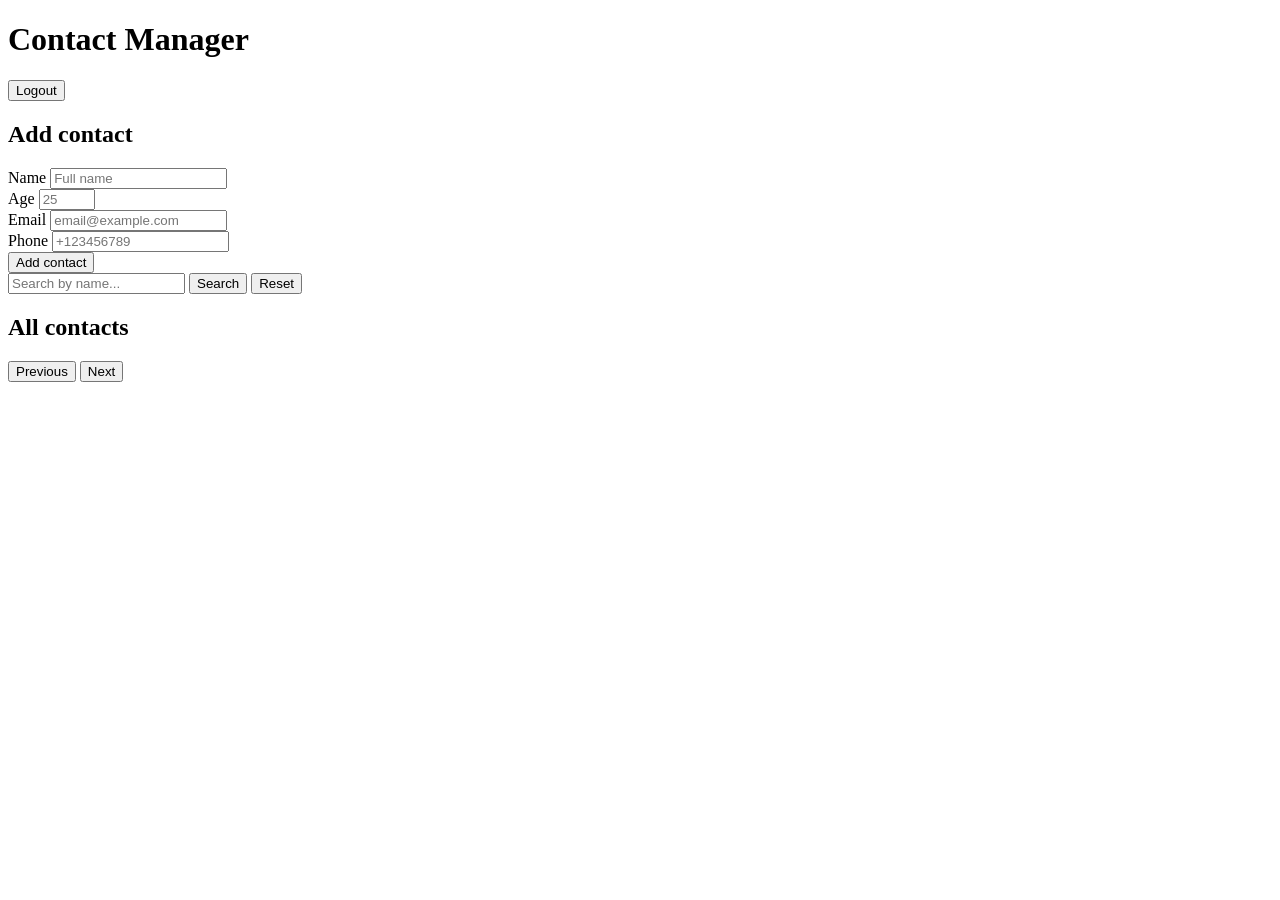
==== pages/contacts.html @ b13932ed "add create contacts.html for managing contact information" ====
<!doctype html>
<html lang="en">
<head>
  <meta charset="UTF-8" />
  <meta name="viewport" content="width=device-width, initial-scale=1.0" />
  <title>Contact Manager</title>
  <link rel="stylesheet" href="../css/main.css" />
</head>
<body>
  <div class="container">

    <header>
      <h1>Contact Manager</h1>
      <button type="button" id="logout-btn">Logout</button>
    </header>

    <!-- Add / Edit contact -->
    <section class="form-section">
      <h2 id="form-title">Add contact</h2>
      <form id="contact-form">
        <input type="hidden" id="contact-id" />

        <div class="form-group">
          <label for="name">Name</label>
          <input
            type="text"
            id="name"
            name="name"
            placeholder="Full name"
            maxlength="50"
            required
          />
        </div>

        <div class="form-group">
          <label for="age">Age</label>
          <input
            type="number"
            id="age"
            name="age"
            placeholder="25"
            min="0"
            max="120"
            required
          />
        </div>

        <div class="form-group">
          <label for="email">Email</label>
          <input
            type="email"
            id="email"
            name="email"
            placeholder="email@example.com"
          />
        </div>

        <div class="form-group">
          <label for="phoneNumber">Phone</label>
          <input
            type="tel"
            id="phoneNumber"
            name="phoneNumber"
            placeholder="+123456789"
          />
        </div>

        <div id="form-error" class="error-message"></div>

        <div class="form-actions">
          <button type="submit" id="submit-btn">Add contact</button>
          <button type="button" id="cancel-btn" style="display:none">Cancel</button>
        </div>

      </form>
    </section>

    <!-- Search -->
    <section class="search-section">
      <input
        type="text"
        id="search-input"
        placeholder="Search by name..."
      />
      <button type="button" id="search-btn">Search</button>
      <button type="button" id="reset-btn">Reset</button>
    </section>

    <!-- Contacts list -->
    <section class="contacts-section">
      <h2>All contacts</h2>
      <div id="contacts-error" class="error-message"></div>
      <div id="loading" style="display:none">Loading...</div>
      <div id="contacts-list"></div>
    </section>

    <!-- Pagination -->
    <div id="pagination">
      <button type="button" id="prev-btn">Previous</button>
      <span id="page-info"></span>
      <button type="button" id="next-btn">Next</button>
    </div>

  </div>
  <script type="module" src="../js/contacts.js"></script>
</body>
</html>
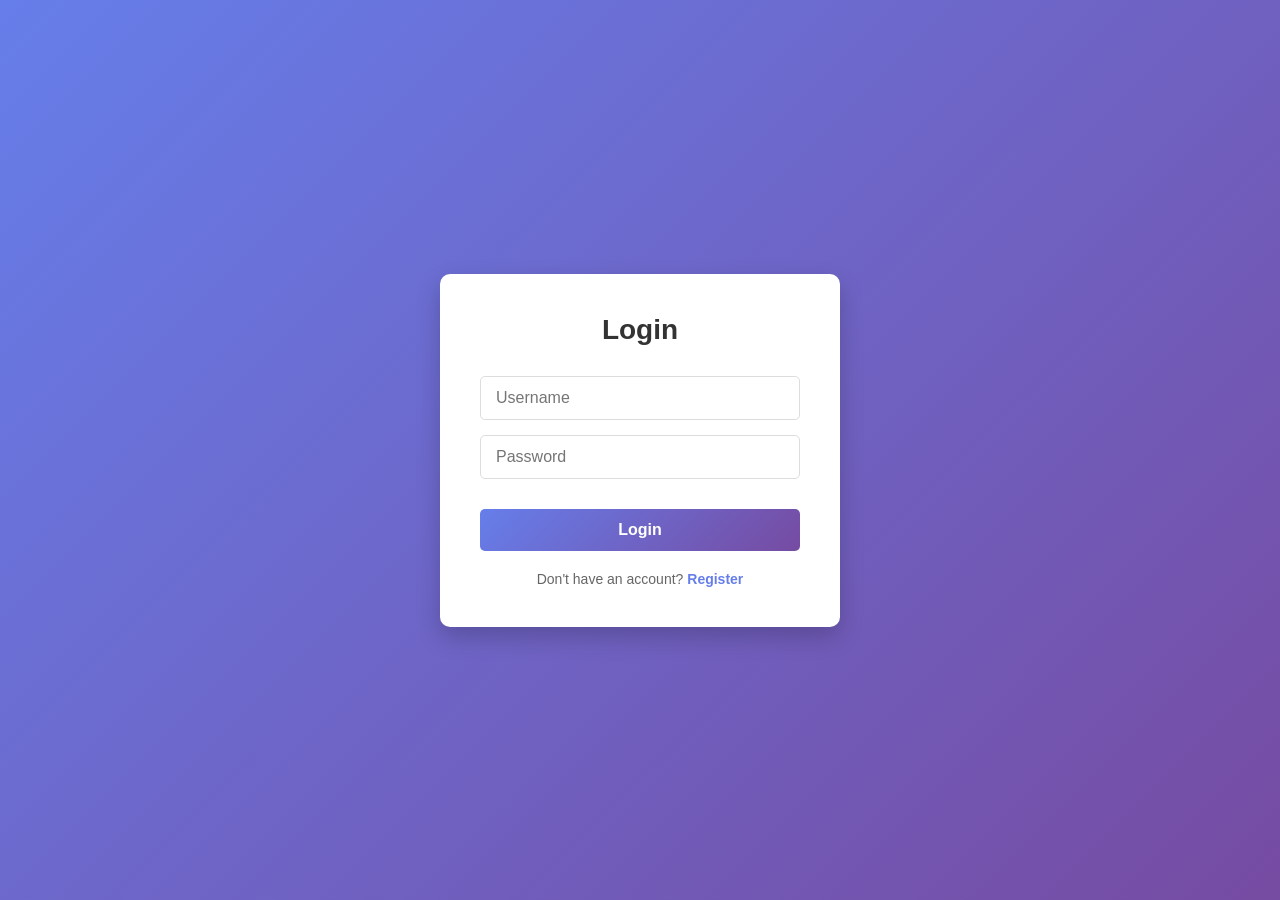
==== commit 5be88ce2: "feat: update contact form structure and improve input fields" ====
--- a/pages/contacts.html
+++ b/pages/contacts.html
@@ -1,107 +1,100 @@
 <!doctype html>
 <html lang="en">
-<head>
-  <meta charset="UTF-8" />
-  <meta name="viewport" content="width=device-width, initial-scale=1.0" />
-  <title>Contact Manager</title>
-  <link rel="stylesheet" href="../css/main.css" />
-</head>
-<body>
-  <div class="container">
+  <head>
+    <meta charset="UTF-8" />
+    <meta name="viewport" content="width=device-width, initial-scale=1.0" />
+    <title>Contact Manager</title>
+    <script type="module" src="../js/contacts.js"></script>
+    <link rel="stylesheet" href="../css/login.css" />
+  </head>
+  <body>
+    <div class="container">
+      <header>
+        <h1>Contact Manager</h1>
+        <button type="button" id="logout-btn">Logout</button>
+      </header>
 
-    <header>
-      <h1>Contact Manager</h1>
-      <button type="button" id="logout-btn">Logout</button>
-    </header>
+      <!-- Add / Edit contact -->
+      <section class="form-section">
+        <h2 id="form-title">Add contact</h2>
+        <form id="contact-form">
+          <input type="hidden" id="contact-id" />
 
-    <!-- Add / Edit contact -->
-    <section class="form-section">
-      <h2 id="form-title">Add contact</h2>
-      <form id="contact-form">
-        <input type="hidden" id="contact-id" />
+          <div class="form-group">
+            <label for="name">Name</label>
+            <input
+              type="text"
+              id="name"
+              name="name"
+              placeholder="Full name"
+              required
+            />
+          </div>
 
-        <div class="form-group">
-          <label for="name">Name</label>
-          <input
-            type="text"
-            id="name"
-            name="name"
-            placeholder="Full name"
-            maxlength="50"
-            required
-          />
-        </div>
+          <div class="form-group">
+            <label for="age">Age</label>
+            <input
+              type="number"
+              id="age"
+              name="age"
+              placeholder="25"
+              required
+            />
+          </div>
 
-        <div class="form-group">
-          <label for="age">Age</label>
-          <input
-            type="number"
-            id="age"
-            name="age"
-            placeholder="25"
-            min="0"
-            max="120"
-            required
-          />
-        </div>
+          <div class="form-group">
+            <label for="email">Email</label>
+            <input
+              type="email"
+              id="email"
+              name="email"
+              placeholder="email@example.com"
+            />
+          </div>
 
-        <div class="form-group">
-          <label for="email">Email</label>
-          <input
-            type="email"
-            id="email"
-            name="email"
-            placeholder="email@example.com"
-          />
-        </div>
+          <div class="form-group">
+            <label for="phoneNumber">Phone</label>
+            <input
+              type="tel"
+              id="phoneNumber"
+              name="phoneNumber"
+              placeholder="+123456789"
+            />
+          </div>
 
-        <div class="form-group">
-          <label for="phoneNumber">Phone</label>
-          <input
-            type="tel"
-            id="phoneNumber"
-            name="phoneNumber"
-            placeholder="+123456789"
-          />
-        </div>
+          <div id="form-error" class="error-message"></div>
 
-        <div id="form-error" class="error-message"></div>
+          <div class="form-actions">
+            <button type="submit" id="submit-btn">Add contact</button>
+            <button type="button" id="cancel-btn" style="display: none">
+              Cancel
+            </button>
+          </div>
+        </form>
+      </section>
 
-        <div class="form-actions">
-          <button type="submit" id="submit-btn">Add contact</button>
-          <button type="button" id="cancel-btn" style="display:none">Cancel</button>
-        </div>
+      <!-- Search -->
+      <section class="search-section">
+        <input type="text" id="search-input" placeholder="Search by name..." />
+        <button type="button" id="search-btn">Search</button>
+        <button type="button" id="reset-btn">Reset</button>
+        <div id="search-error" class="error-message"></div>
+      </section>
 
-      </form>
-    </section>
+      <!-- Contacts list -->
+      <section class="contacts-section">
+        <h2>All contacts</h2>
+        <div id="contacts-error" class="error-message"></div>
+        <div id="loading" style="display: none">Loading...</div>
+        <div id="contacts-list"></div>
+      </section>
 
-    <!-- Search -->
-    <section class="search-section">
-      <input
-        type="text"
-        id="search-input"
-        placeholder="Search by name..."
-      />
-      <button type="button" id="search-btn">Search</button>
-      <button type="button" id="reset-btn">Reset</button>
-    </section>
-
-    <!-- Contacts list -->
-    <section class="contacts-section">
-      <h2>All contacts</h2>
-      <div id="contacts-error" class="error-message"></div>
-      <div id="loading" style="display:none">Loading...</div>
-      <div id="contacts-list"></div>
-    </section>
-
-    <!-- Pagination -->
-    <div id="pagination">
-      <button type="button" id="prev-btn">Previous</button>
-      <span id="page-info"></span>
-      <button type="button" id="next-btn">Next</button>
+      <!-- Pagination -->
+      <div id="pagination">
+        <button type="button" id="prev-btn">Previous</button>
+        <span id="page-info"></span>
+        <button type="button" id="next-btn">Next</button>
+      </div>
     </div>
-
-  </div>
-  <script type="module" src="../js/contacts.js"></script>
-</body>
-</html>+  </body>
+</html>
--- a/css/login.css
+++ b/css/login.css
@@ -0,0 +1,97 @@
+* {
+  margin: 0;
+  padding: 0;
+  box-sizing: border-box;
+}
+
+body {
+  font-family: 'Segoe UI', Tahoma, Geneva, Verdana, sans-serif;
+  background: linear-gradient(135deg, #667eea 0%, #764ba2 100%);
+  min-height: 100vh;
+  display: flex;
+  justify-content: center;
+  align-items: center;
+}
+
+#login-section,
+#register-section {
+  background: white;
+  padding: 40px;
+  border-radius: 10px;
+  box-shadow: 0 10px 25px rgba(0, 0, 0, 0.2);
+  width: 100%;
+  max-width: 400px;
+}
+
+h2 {
+  color: #333;
+  margin-bottom: 30px;
+  text-align: center;
+  font-size: 28px;
+}
+
+form {
+  display: flex;
+  flex-direction: column;
+  gap: 15px;
+}
+
+input {
+  padding: 12px 15px;
+  border: 1px solid #ddd;
+  border-radius: 5px;
+  font-size: 16px;
+  transition: border-color 0.3s ease;
+}
+
+input:focus {
+  outline: none;
+  border-color: #667eea;
+  box-shadow: 0 0 5px rgba(102, 126, 234, 0.5);
+}
+
+button {
+  padding: 12px;
+  background: linear-gradient(135deg, #667eea 0%, #764ba2 100%);
+  color: white;
+  border: none;
+  border-radius: 5px;
+  font-size: 16px;
+  font-weight: 600;
+  cursor: pointer;
+  transition: transform 0.2s ease, box-shadow 0.2s ease;
+}
+
+button:hover {
+  transform: translateY(-2px);
+  box-shadow: 0 5px 15px rgba(102, 126, 234, 0.4);
+}
+
+button:active {
+  transform: translateY(0);
+}
+
+p {
+  text-align: center;
+  margin-top: 20px;
+  color: #666;
+  font-size: 14px;
+}
+
+a {
+  color: #667eea;
+  text-decoration: none;
+  font-weight: 600;
+  cursor: pointer;
+  transition: color 0.3s ease;
+}
+
+a:hover {
+  color: #764ba2;
+}
+
+/* Hide sections when not active */
+#login-section.hidden,
+#register-section.hidden {
+  display: none;
+}
